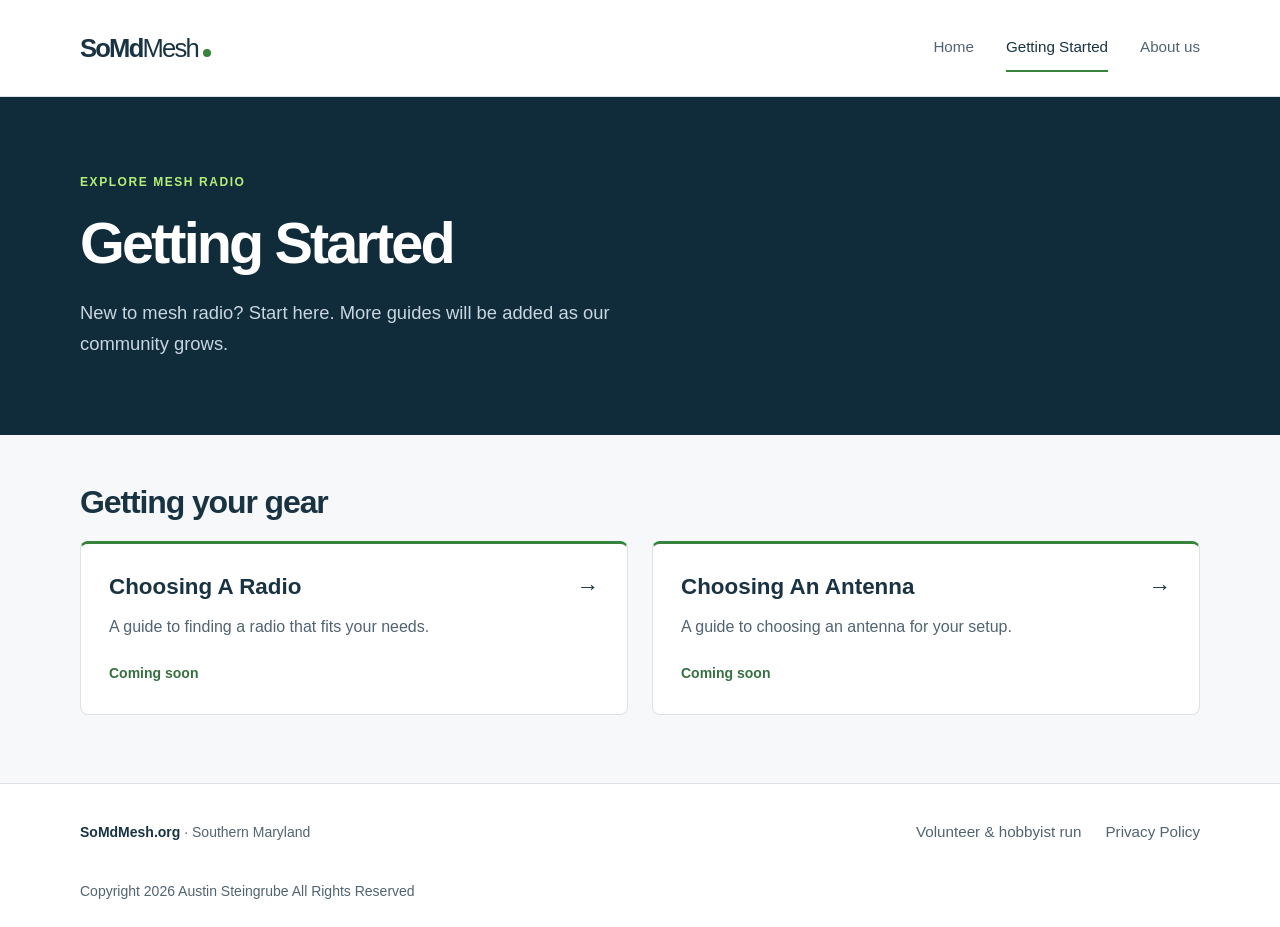
==== getting-started/index.html @ a9eb2000 "Adds privacy policy and pages for radios and antennas" ====
<!doctype html>
<html lang="en">
<head>
  <meta charset="utf-8">
  <meta name="viewport" content="width=device-width, initial-scale=1">
  <meta name="description" content="Start exploring mesh radio with SoMdMesh guides to choosing a radio and an antenna.">
  <meta name="theme-color" content="#102c3b">
  <title>Getting Started | SoMdMesh</title>
  <link rel="stylesheet" href="../styles.css">
</head>
<body>
  <a class="skip-link" href="#main">Skip to content</a>
  <header class="site-header">
    <div class="container header-inner">
      <a class="brand" href="../index.html" aria-label="SoMdMesh home">SoMd<span>Mesh</span><span class="brand-dot" aria-hidden="true"></span></a>
      <nav aria-label="Main navigation"><a href="../index.html">Home</a><a href="index.html" aria-current="page">Getting Started</a><a href="../about.html">About us</a></nav>
    </div>
  </header>
  <main id="main">
    <section class="hero about-hero">
      <div class="container">
        <p class="eyebrow">Explore mesh radio</p>
        <h1>Getting Started</h1>
        <p class="hero-description">New to mesh radio? Start here. More guides will be added as our community grows.</p>
      </div>
    </section>
    <section class="container guide-section" aria-labelledby="guides-title">
      <h2 id="guides-title">Getting your gear</h2>
      <!-- Add future article links as new list items below. -->
      <ul class="guide-list">
        <li><a class="guide-card" href="choosing-a-radio.html"><h3>Choosing A Radio <span aria-hidden="true">→</span></h3><p>A guide to finding a radio that fits your needs.</p><span class="guide-status">Coming soon</span></a></li>
        <li><a class="guide-card" href="choosing-an-antenna.html"><h3>Choosing An Antenna <span aria-hidden="true">→</span></h3><p>A guide to choosing an antenna for your setup.</p><span class="guide-status">Coming soon</span></a></li>
      </ul>
    </section>
  </main>
  <footer class="site-footer">
    <div class="container footer-inner">
      <p>SoMdMesh.org <span>· Southern Maryland</span></p>
      <nav class="footer-links" aria-label="Footer navigation">
        <a href="../about.html">Volunteer &amp; hobbyist run</a>
        <a href="../privacy-policy.html">Privacy Policy</a>
      </nav>
    </div>
    <p class="container copyright">Copyright 2026 Austin Steingrube All Rights Reserved</p>
  </footer>
</body>
</html>
---- styles.css ----
:root {
  color-scheme: light;
  --navy: #102c3b;
  --ink: #193342;
  --muted: #516471;
  --green: #b5ef79;
  --paper: #f6f8fa;
  --line: #dce3e8;
  font-family: -apple-system, BlinkMacSystemFont, "Segoe UI", sans-serif;
  color: var(--ink);
  background: var(--paper);
  font-synthesis: none;
}
* { box-sizing: border-box; }
body { margin: 0; min-height: 100vh; display: flex; flex-direction: column; font-size: 1rem; line-height: 1.65; }
main { flex: 1; }
a { color: inherit; text-underline-offset: .25em; }
a:focus-visible { outline: 3px solid #238345; outline-offset: 5px; }
.hero a:focus-visible { outline-color: var(--green); }
.container { width: min(1120px, calc(100% - 64px)); margin-inline: auto; }
.skip-link { position: absolute; left: 1rem; top: -100px; padding: .75rem 1rem; background: white; z-index: 10; }
.skip-link:focus { top: 1rem; }
.site-header { background: white; border-bottom: 1px solid var(--line); }
.header-inner { min-height: 96px; display: flex; align-items: center; justify-content: space-between; gap: 1rem; }
.brand { display: inline-flex; align-items: baseline; font-size: 1.6rem; font-weight: 800; text-decoration: none; letter-spacing: -.07em; white-space: nowrap; }
.brand > span:first-child { font-weight: 400; }
.brand-dot { width: 8px; height: 8px; margin-left: 5px; background: #37833d; border-radius: 50%; }
nav { display: flex; gap: 2rem; }
nav a { display: inline-flex; min-height: 48px; align-items: center; text-decoration: none; font-size: .95rem; color: var(--muted); border-bottom: 2px solid transparent; }
nav a:hover, nav a[aria-current="page"] { color: var(--ink); border-color: #37833d; }
.hero { color: white; background: var(--navy); padding-block: 76px; }
.hero-grid { display: grid; grid-template-columns: 1.25fr 1fr; gap: 72px; align-items: center; }
.eyebrow { font-size: .75rem; line-height: 1.6; letter-spacing: .13em; text-transform: uppercase; font-weight: 700; margin: 0 0 1.25rem; }
.hero .eyebrow { color: var(--green); }
h1 { font-size: clamp(2.7rem, 4.5vw, 4rem); line-height: 1.08; letter-spacing: -.05em; font-weight: 650; margin: 0 0 1.5rem; }
h2 { font-size: 2rem; line-height: 1.2; letter-spacing: -.035em; margin: 0 0 1.25rem; }
.hero-description { max-width: 480px; font-size: 1.15rem; color: #c9d6df; margin: 0 0 2rem; }
.button { display: inline-flex; justify-content: space-between; align-items: center; gap: 2rem; min-height: 52px; padding: .7rem 1.2rem; color: var(--navy); background: var(--green); border-radius: 5px; font-weight: 650; text-decoration: none; }
.button:hover { background: #cdf5a6; }
.channel-card { scroll-margin-top: 2rem; padding: 32px; background: #1b3a49; border: 1px solid #41606b; border-top: 3px solid var(--green); border-radius: 8px; }
.channel-card .eyebrow { margin-bottom: .6rem; }
.channel-card h2 { font-size: 1.65rem; }
.settings { margin: 0; }
.settings > div { display: flex; justify-content: space-between; align-items: baseline; gap: 1rem; padding-block: 14px; border-bottom: 1px solid #41606b; }
.settings dt { color: #cedae0; font-size: .9rem; }
.settings dd { margin: 0; font-size: 1.15rem; font-weight: 600; }
.settings .slot { color: var(--green); font-size: 2.4rem; line-height: 1; letter-spacing: -.04em; }
code { font-family: "SFMono-Regular", Consolas, "Liberation Mono", monospace; }
.settings-note { margin: 1.25rem 0 0; color: #c2d1d9; font-size: .875rem; }
.intro { display: grid; grid-template-columns: 1fr 1.35fr; gap: 80px; padding-block: 68px; }
.intro .eyebrow { color: #367041; }
.intro-copy p { margin: 0 0 1.2rem; color: var(--muted); font-size: 1.0625rem; }
.text-link { display: inline-flex; align-items: center; gap: 1.5rem; min-height: 44px; font-weight: 650; }
.text-link:hover { color: #2f743b; }
.site-footer { border-top: 1px solid var(--line); background: white; }
.footer-inner { display: flex; justify-content: space-between; align-items: center; gap: 1rem; padding-block: 24px; font-size: .875rem; }
.footer-inner p { margin: 0; font-weight: 650; }
.footer-inner p span { font-weight: 400; color: var(--muted); }
.footer-inner a { color: var(--muted); }
.about-hero .hero-description { max-width: 560px; margin-bottom: 0; }
@media (max-width: 800px) {
  .hero-grid { gap: 32px; grid-template-columns: 1fr 1fr; }
  .channel-card { padding: 24px; }
  .intro { gap: 32px; }
}
@media (max-width: 640px) {
  .container { width: calc(100% - 40px); }
  .header-inner { min-height: 80px; }
  .brand { font-size: 1.4rem; }
  nav { gap: 1rem; }
  nav a { font-size: .875rem; }
  .hero { padding-block: 44px; }
  .hero-grid, .intro { grid-template-columns: 1fr; gap: 36px; }
  .hero-description { font-size: 1.0625rem; }
  .eyebrow { font-size: .75rem; letter-spacing: .09em; }
  .intro { padding-block: 44px; gap: 12px; }
  h2 { font-size: 1.85rem; }
  .footer-inner { flex-direction: column; align-items: flex-start; gap: .5rem; }
}
@media (max-width: 360px) {
  .header-inner { flex-wrap: wrap; padding-block: 12px; gap: 0; }
  nav { width: 100%; }
  .settings > div { flex-wrap: wrap; gap: .5rem; }
}

/* Getting Started, articles, and shared footer navigation. */
.header-inner { flex-wrap: wrap; }
.header-inner > nav { flex-wrap: wrap; }
.footer-links { flex-wrap: wrap; gap: .5rem 1.5rem; }
.guide-section { padding-block: 48px 68px; }
.guide-list { list-style: none; padding: 0; margin: 0; display: grid; grid-template-columns: repeat(auto-fit, minmax(min(100%, 300px), 1fr)); gap: 24px; }
.guide-card { display: block; height: 100%; padding: 28px; background: white; border: 1px solid var(--line); border-top: 3px solid #37833d; border-radius: 8px; text-decoration: none; }
.guide-card:hover { border-color: #37833d; }
.guide-card h3 { margin: 0 0 12px; font-size: 1.4rem; line-height: 1.3; }
.guide-card h3 span { float: right; margin-left: 12px; }
.guide-card p { color: var(--muted); margin: 0 0 20px; }
.guide-status { font-size: .875rem; font-weight: 650; color: #367041; }
.article-content { max-width: 800px; padding-block: 48px 68px; overflow-wrap: anywhere; }
.article-content section + section { margin-top: 40px; }
.article-content p { color: var(--muted); font-size: 1.0625rem; }
.placeholder-note { padding: 20px; border: 1px dashed var(--muted); border-radius: 5px; }
@media (max-width: 640px) {
  .header-inner { padding-block: 12px; gap: 0; }
  .header-inner > nav { width: 100%; }
}

.copyright { margin-block: 0; padding-bottom: 24px; color: var(--muted); font-size: .875rem; }
.article-content > section:last-of-type { margin-bottom: 28px; }
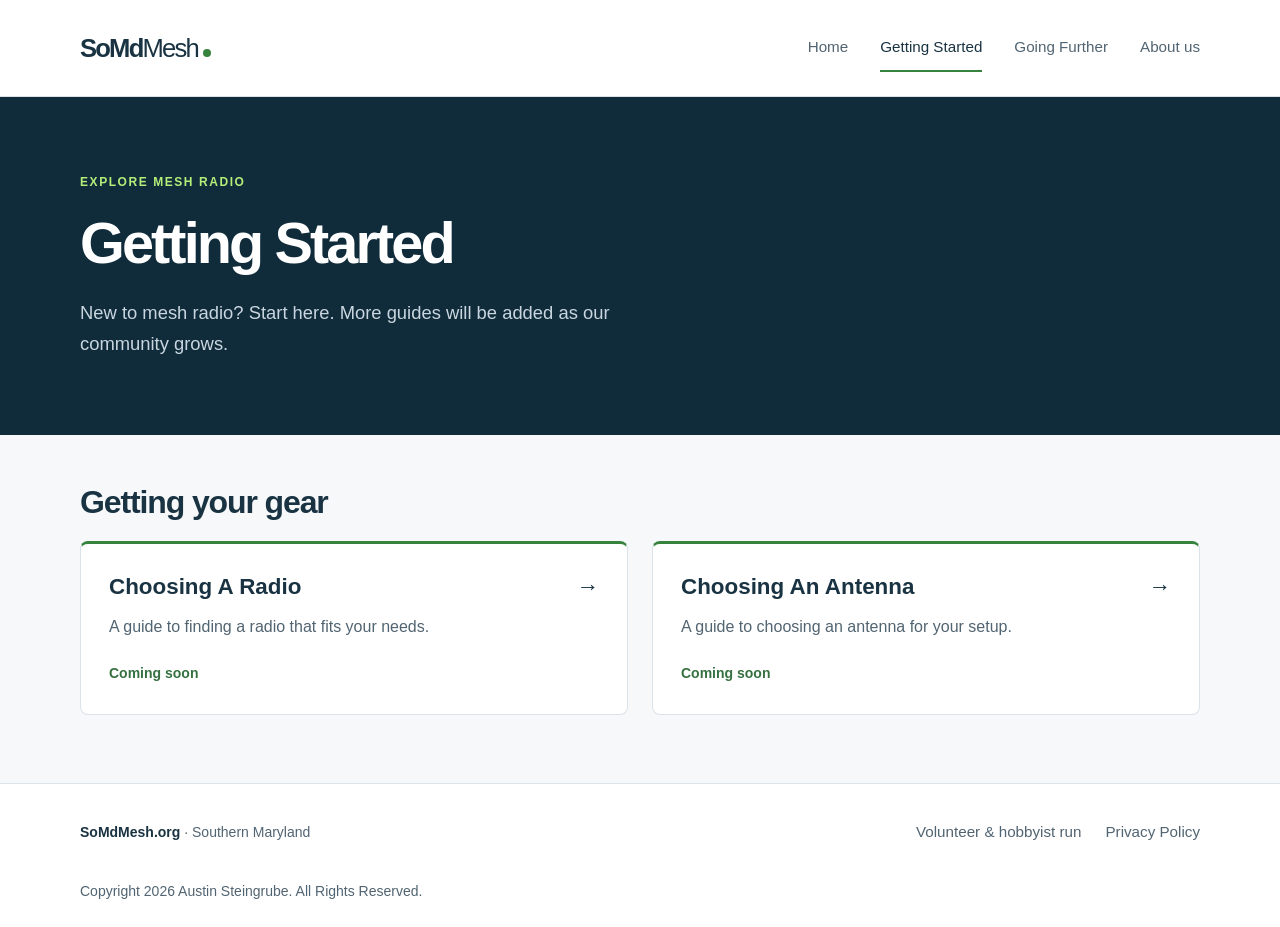
==== commit d948cc97: "Added local amateur radio club info" ====
--- a/getting-started/index.html
+++ b/getting-started/index.html
@@ -13,7 +13,7 @@
   <header class="site-header">
     <div class="container header-inner">
       <a class="brand" href="../index.html" aria-label="SoMdMesh home">SoMd<span>Mesh</span><span class="brand-dot" aria-hidden="true"></span></a>
-      <nav aria-label="Main navigation"><a href="../index.html">Home</a><a href="index.html" aria-current="page">Getting Started</a><a href="../about.html">About us</a></nav>
+      <nav aria-label="Main navigation"><a href="../index.html">Home</a><a href="index.html" aria-current="page">Getting Started</a><a href="../going-further.html">Going Further</a><a href="../about.html">About us</a></nav>
     </div>
   </header>
   <main id="main">
@@ -41,7 +41,7 @@
         <a href="../privacy-policy.html">Privacy Policy</a>
       </nav>
     </div>
-    <p class="container copyright">Copyright 2026 Austin Steingrube All Rights Reserved</p>
+    <p class="container copyright">Copyright 2026 Austin Steingrube. All Rights Reserved.</p>
   </footer>
 </body>
 </html>
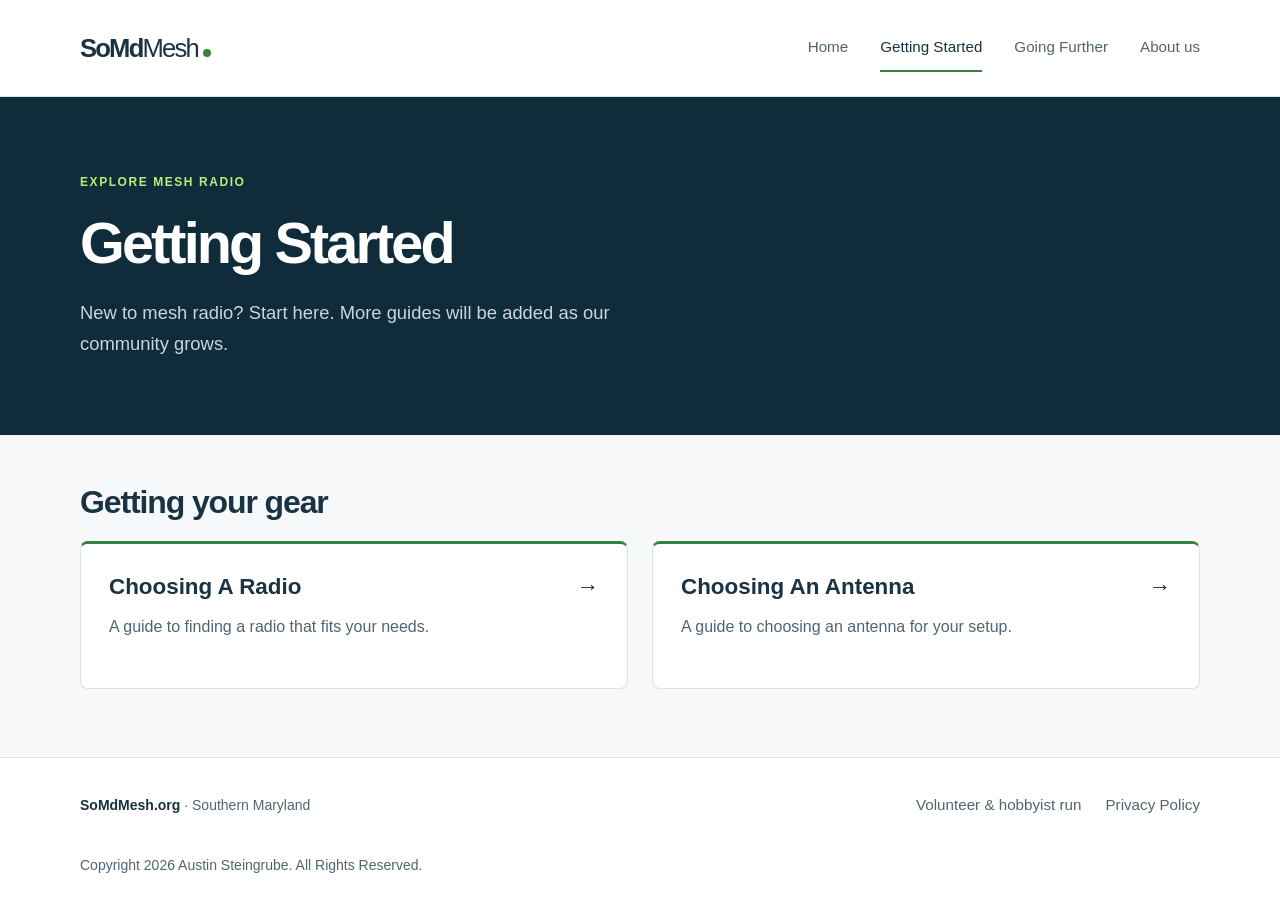
==== commit 673a0a79: "Fixing bad upload" ====
--- a/getting-started/index.html
+++ b/getting-started/index.html
@@ -28,8 +28,8 @@
       <h2 id="guides-title">Getting your gear</h2>
       <!-- Add future article links as new list items below. -->
       <ul class="guide-list">
-        <li><a class="guide-card" href="choosing-a-radio.html"><h3>Choosing A Radio <span aria-hidden="true">→</span></h3><p>A guide to finding a radio that fits your needs.</p><span class="guide-status">Coming soon</span></a></li>
-        <li><a class="guide-card" href="choosing-an-antenna.html"><h3>Choosing An Antenna <span aria-hidden="true">→</span></h3><p>A guide to choosing an antenna for your setup.</p><span class="guide-status">Coming soon</span></a></li>
+        <li><a class="guide-card" href="choosing-a-radio.html"><h3>Choosing A Radio <span aria-hidden="true">→</span></h3><p>A guide to finding a radio that fits your needs.</p><span class="guide-status"></span></a></li>
+        <li><a class="guide-card" href="choosing-an-antenna.html"><h3>Choosing An Antenna <span aria-hidden="true">→</span></h3><p>A guide to choosing an antenna for your setup.</p><span class="guide-status"></span></a></li>
       </ul>
     </section>
   </main>
